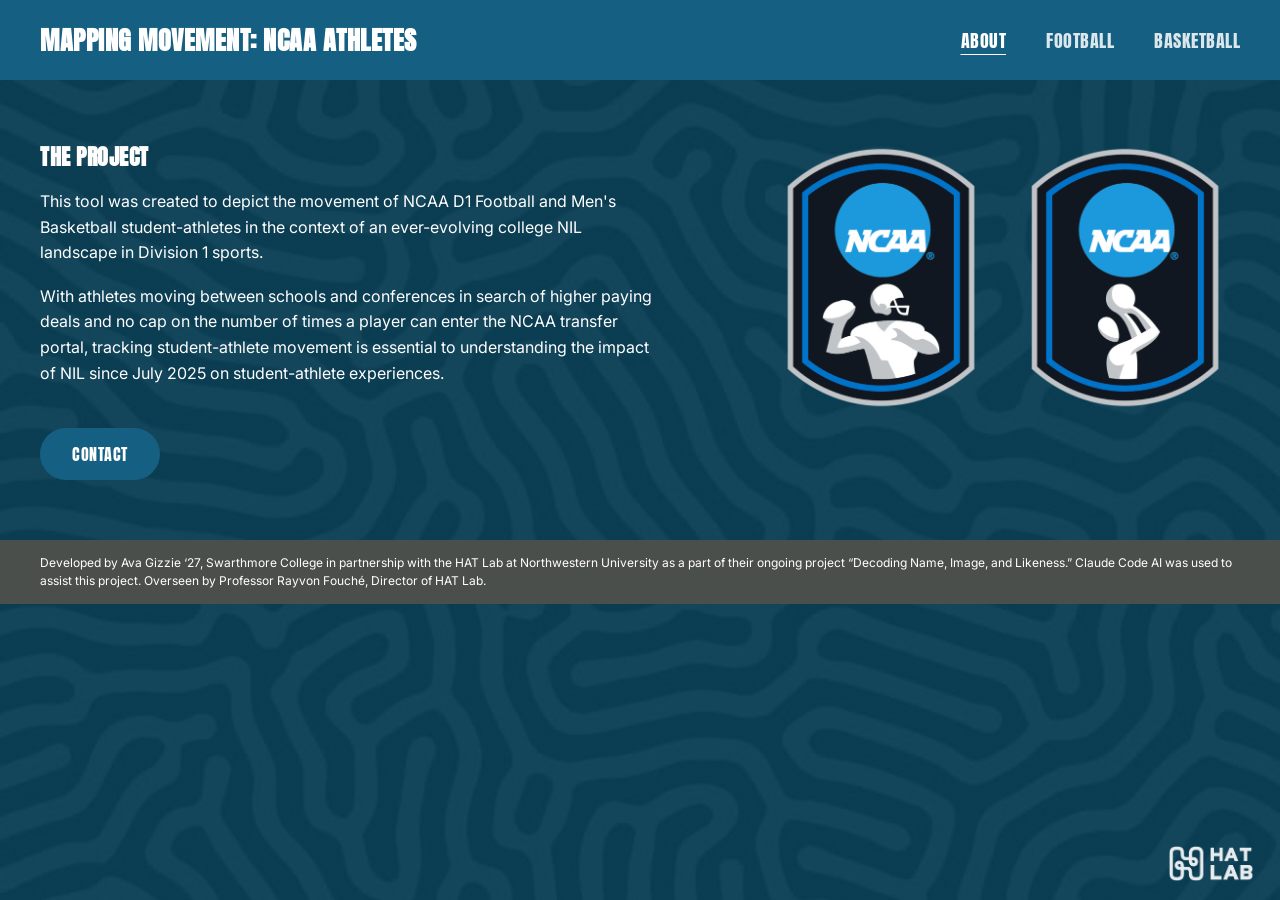
==== index.html @ 961029ea "Version 1 of website version 1 everything 7/13/26" ====
<!DOCTYPE html>
<html lang="en">
<head>
<meta charset="UTF-8">
<title>Mapping Movement: NCAA Athletes — About</title>
<link rel="preconnect" href="https://fonts.googleapis.com">
<link href="https://fonts.googleapis.com/css2?family=Anton&family=Inter:wght@400;500;600&display=swap" rel="stylesheet">
<link rel="stylesheet" href="css/style.css">
</head>
<body>

<header class="site-header">
  <h1 class="site-title">Mapping Movement: NCAA Athletes</h1>
  <nav class="site-nav">
    <a href="index.html" aria-current="page">About</a>
    <a href="football.html">Football</a>
    <a href="basketball.html">Basketball</a>
  </nav>
</header>

<main class="page-content">
  <div class="two-col">
    <div class="col-text body-copy">
      <h2 class="section-heading">The Project</h2>
      <p>
        This tool was created to depict the movement of NCAA D1 Football and
        Men's Basketball student-athletes in the context of an ever-evolving
        college NIL landscape in Division 1 sports.
      </p>
      <p>
        With athletes moving between schools and conferences in search of
        higher paying deals and no cap on the number of times a player can
        enter the NCAA transfer portal, tracking student-athlete movement is
        essential to understanding the impact of NIL since July 2025 on
        student-athlete experiences.
      </p>

      <button type="button" id="contact-toggle" class="contact-button">Contact</button>
      <div id="contact-card" class="contact-card">
        Francis Searle Building 2-103<br>
        2240 Campus Drive<br>
        Evanston, IL 60208<br><br>
        <a href="mailto:fouche@northwestern.edu">fouche@northwestern.edu</a>
      </div>
    </div>

    <div class="col-visual">
      <img src="assets/ncaa-football-badge.png" alt="NCAA Division 1 Football badge">
      <img src="assets/ncaa-basketball-badge.png" alt="NCAA Division 1 Basketball badge">
    </div>
  </div>
</main>

<div class="credit-bar">
  Developed by Ava Gizzie &lsquo;27, Swarthmore College in partnership with the HAT Lab at
  Northwestern University as a part of their ongoing project &ldquo;Decoding Name, Image, and
  Likeness.&rdquo; Claude Code AI was used to assist this project. Overseen by Professor Rayvon
  Fouch&eacute;, Director of HAT Lab.
</div>

<img src="assets/hatlab-logo-white.png" alt="HAT Lab" class="hatlab-corner">

<script src="js/main.js"></script>
</body>
</html>
---- css/style.css ----
/* Mapping Movement: NCAA Athletes — shared site styles
   Desktop-only design (no mobile breakpoints), min viewport ~1200px assumed. */

:root {
  --color-header:   #156082;
  --color-body-bg:  #08587A;
  --color-card:     #A4C1CE;
  --color-footer:   #4B4F4B;
  --color-text:     #FFFFFF;
  --color-text-dark:#17160F;

  /* Free substitutes for the mockup's licensed fonts.
     Swap these two lines for the Adobe Fonts embed + font-family once you
     have the Supria Sans Black / Avenir Book web-project link. */
  --font-heading: 'Anton', 'Arial Narrow', sans-serif;
  --font-body:    'Inter', 'Avenir Next', 'Helvetica Neue', Arial, sans-serif;
}

* { box-sizing: border-box; }

html, body {
  margin: 0;
  padding: 0;
  min-width: 1200px;
  font-family: var(--font-body);
  color: var(--color-text);
  background-color: var(--color-body-bg);
}

body {
  background-image:
    linear-gradient(rgba(8, 88, 122, 0.63), rgba(8, 88, 122, 0.63)),
    url('../assets/bg-texture.jpg');
  background-size: cover;
  background-position: center;
  background-attachment: fixed;
  min-height: 100vh;
}

a { color: inherit; text-decoration: none; }

/* ---------- Header / nav ---------- */

.site-header {
  background: var(--color-header);
  display: flex;
  align-items: center;
  justify-content: space-between;
  padding: 20px 40px;
}

.site-title {
  font-family: var(--font-heading);
  font-size: 26px;
  letter-spacing: 0.5px;
  margin: 0;
  text-transform: uppercase;
}

.site-nav {
  display: flex;
  gap: 40px;
}

.site-nav a {
  font-family: var(--font-heading);
  font-size: 18px;
  letter-spacing: 0.5px;
  text-transform: uppercase;
  opacity: 0.85;
  transition: opacity 0.15s ease;
}

.site-nav a:hover,
.site-nav a[aria-current="page"] {
  opacity: 1;
  text-decoration: underline;
  text-underline-offset: 6px;
}

/* ---------- Page shell ---------- */

.page-content {
  max-width: 1400px;
  margin: 0 auto;
  padding: 60px 40px 0;
}

.two-col {
  display: flex;
  gap: 60px;
  align-items: flex-start;
}

.two-col .col-text { flex: 1.4; }
.two-col .col-visual {
  flex: 1;
  display: flex;
  justify-content: center;
  align-items: flex-start;
  gap: 24px;
}

.col-visual img { width: 220px; height: auto; }

h2.section-heading {
  font-family: var(--font-heading);
  font-size: 22px;
  text-transform: uppercase;
  letter-spacing: 0.5px;
  margin: 0 0 16px;
}

.body-copy p {
  font-size: 16px;
  line-height: 1.6;
  margin: 0 0 18px;
  max-width: 62ch;
}

/* ---------- Contact button + card ---------- */

.contact-button {
  font-family: var(--font-heading);
  font-size: 16px;
  letter-spacing: 0.5px;
  text-transform: uppercase;
  background: var(--color-header);
  color: var(--color-text);
  border: none;
  border-radius: 999px;
  padding: 14px 32px;
  cursor: pointer;
  margin-top: 24px;
}

.contact-button:hover { background: #1c73a0; }

.contact-card {
  background: var(--color-card);
  color: var(--color-text-dark);
  border-radius: 8px;
  padding: 20px 24px;
  margin-top: 12px;
  max-width: 320px;
  font-size: 14px;
  line-height: 1.6;
  display: none;
}

.contact-card.open { display: block; }

.contact-card a { text-decoration: underline; }

/* ---------- Footer credit bar ---------- */

.credit-bar {
  background: var(--color-footer);
  color: var(--color-text);
  font-size: 12px;
  line-height: 1.5;
  padding: 14px 40px;
  margin-top: 60px;
}

/* ---------- Artifact embed section (Football / Basketball) ---------- */

.artifact-section {
  margin-top: 60px;
}

.artifact-frame {
  width: 100%;
  height: 1400px;
  border: none;
  border-radius: 4px;
  background: #f4f3ef;
  display: block;
}

.coming-soon {
  background: rgba(255, 255, 255, 0.08);
  border: 1px dashed rgba(255, 255, 255, 0.4);
  border-radius: 8px;
  padding: 80px 40px;
  text-align: center;
  font-family: var(--font-heading);
  font-size: 20px;
  text-transform: uppercase;
  letter-spacing: 1px;
}

/* ---------- HAT Lab logo, bottom-right corner ---------- */

.hatlab-corner {
  position: fixed;
  bottom: 16px;
  right: 24px;
  width: 90px;
  opacity: 0.9;
}
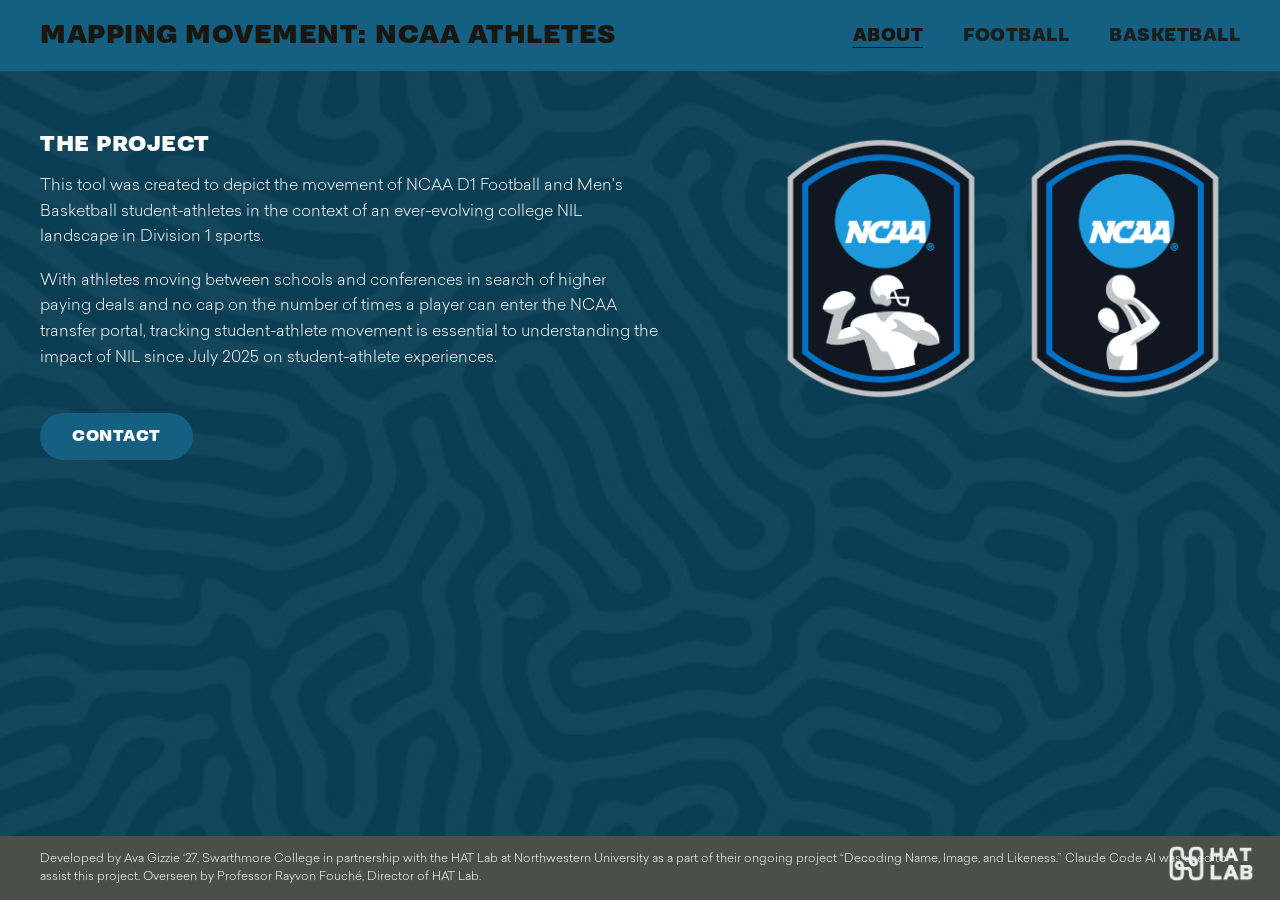
==== commit 703422f9: "credits grey bar pushing credits grey bar to be fixed at the bottom of about page" ====
--- a/index.html
+++ b/index.html
@@ -7,7 +7,7 @@
 <link href="https://fonts.googleapis.com/css2?family=Anton&family=Inter:wght@400;500;600&display=swap" rel="stylesheet">
 <link rel="stylesheet" href="css/style.css">
 </head>
-<body>
+<body class="page-about">
 
 <header class="site-header">
   <h1 class="site-title">Mapping Movement: NCAA Athletes</h1>
--- a/css/style.css
+++ b/css/style.css
@@ -1,5 +1,21 @@
 /* Mapping Movement: NCAA Athletes — shared site styles
    Desktop-only design (no mobile breakpoints), min viewport ~1200px assumed. */
+
+@font-face {
+  font-family: 'Supria Sans Black';
+  src: url('../assets/fonts/Supria Sans Black.otf') format('opentype');
+  font-weight: 900;
+  font-style: normal;
+  font-display: swap;
+}
+
+@font-face {
+  font-family: 'Sailec';
+  src: url('../assets/fonts/Sailec-Light.otf') format('opentype');
+  font-weight: 300;
+  font-style: normal;
+  font-display: swap;
+}
 
 :root {
   --color-header:   #156082;
@@ -9,11 +25,8 @@
   --color-text:     #FFFFFF;
   --color-text-dark:#17160F;
 
-  /* Free substitutes for the mockup's licensed fonts.
-     Swap these two lines for the Adobe Fonts embed + font-family once you
-     have the Supria Sans Black / Avenir Book web-project link. */
-  --font-heading: 'Anton', 'Arial Narrow', sans-serif;
-  --font-body:    'Inter', 'Avenir Next', 'Helvetica Neue', Arial, sans-serif;
+  --font-heading: 'Supria Sans Black', 'Anton', 'Arial Narrow', sans-serif;
+  --font-body:    'Sailec', 'Inter', 'Avenir Next', 'Helvetica Neue', Arial, sans-serif;
 }
 
 * { box-sizing: border-box; }
@@ -43,6 +56,7 @@
 
 .site-header {
   background: var(--color-header);
+  color: var(--color-text-dark);
   display: flex;
   align-items: center;
   justify-content: space-between;
@@ -163,6 +177,20 @@
   margin-top: 60px;
 }
 
+/* About page only: pin the credit bar to the bottom of the viewport
+   instead of letting it sit in-flow after the short intro content. */
+.page-about .credit-bar {
+  position: fixed;
+  left: 0;
+  right: 0;
+  bottom: 0;
+  margin-top: 0;
+}
+
+.page-about .page-content {
+  padding-bottom: 100px;
+}
+
 /* ---------- Artifact embed section (Football / Basketball) ---------- */
 
 .artifact-section {
@@ -190,6 +218,14 @@
   letter-spacing: 1px;
 }
 
+/* ---------- Football page color override ---------- */
+
+body.football-page {
+  background-image:
+    linear-gradient(rgba(0, 0, 0, 0.2), rgba(0, 0, 0, 0.2)),
+    url('../assets/bg-texture.jpg');
+}
+
 /* ---------- HAT Lab logo, bottom-right corner ---------- */
 
 .hatlab-corner {
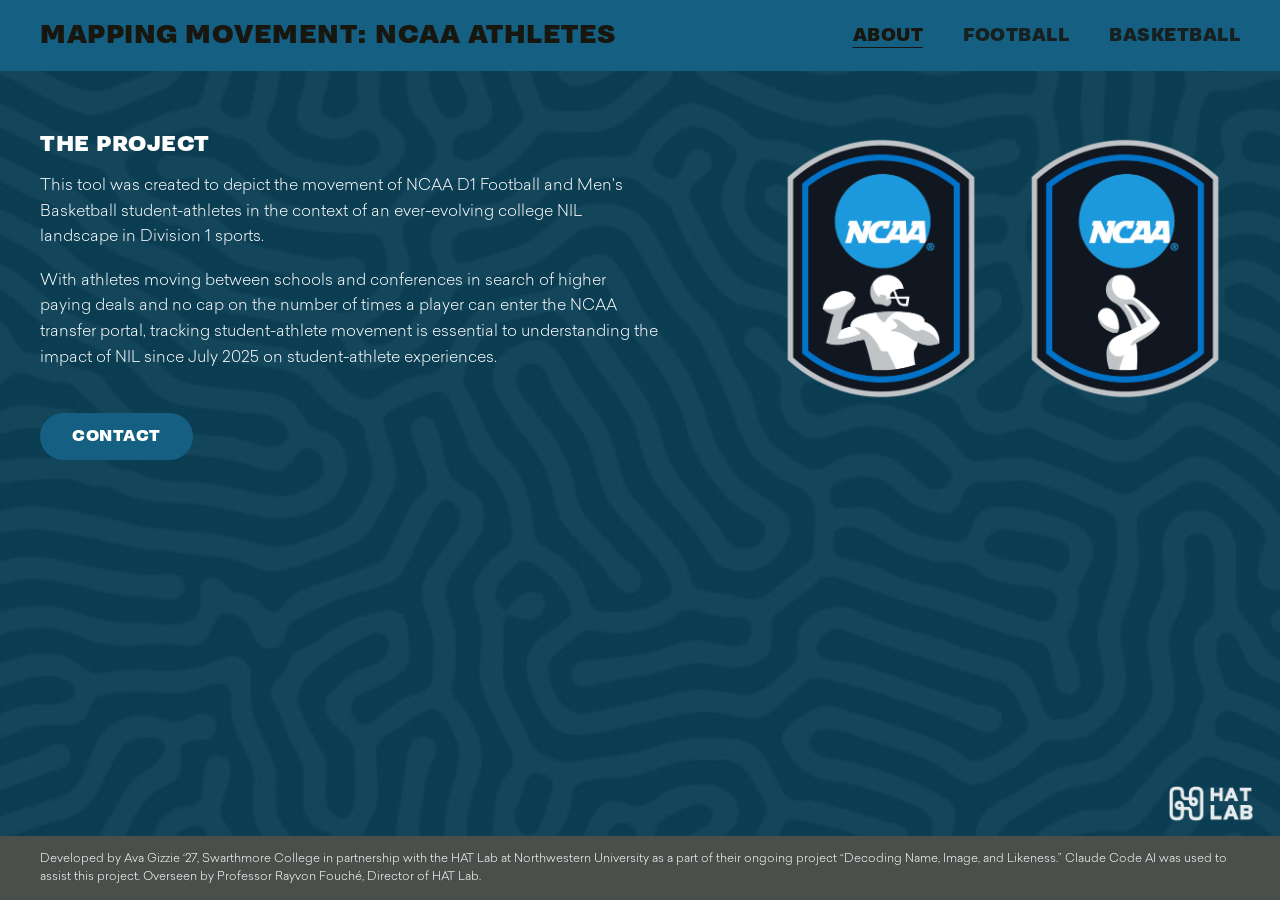
==== commit 01679146: "HAT Lab logo position made the lab logo float above the grey credits bar on the About page" ====
--- a/index.html
+++ b/index.html
@@ -51,14 +51,15 @@
   </div>
 </main>
 
-<div class="credit-bar">
-  Developed by Ava Gizzie &lsquo;27, Swarthmore College in partnership with the HAT Lab at
-  Northwestern University as a part of their ongoing project &ldquo;Decoding Name, Image, and
-  Likeness.&rdquo; Claude Code AI was used to assist this project. Overseen by Professor Rayvon
-  Fouch&eacute;, Director of HAT Lab.
+<div class="about-footer">
+  <img src="assets/hatlab-logo-white.png" alt="HAT Lab" class="hatlab-corner">
+  <div class="credit-bar">
+    Developed by Ava Gizzie &lsquo;27, Swarthmore College in partnership with the HAT Lab at
+    Northwestern University as a part of their ongoing project &ldquo;Decoding Name, Image, and
+    Likeness.&rdquo; Claude Code AI was used to assist this project. Overseen by Professor Rayvon
+    Fouch&eacute;, Director of HAT Lab.
+  </div>
 </div>
-
-<img src="assets/hatlab-logo-white.png" alt="HAT Lab" class="hatlab-corner">
 
 <script src="js/main.js"></script>
 </body>
--- a/css/style.css
+++ b/css/style.css
@@ -177,14 +177,27 @@
   margin-top: 60px;
 }
 
-/* About page only: pin the credit bar to the bottom of the viewport
-   instead of letting it sit in-flow after the short intro content. */
-.page-about .credit-bar {
+/* About page only: pin the logo + credit bar together to the bottom of
+   the viewport, logo stacked above the bar, instead of letting the bar
+   sit in-flow after the short intro content and the logo overlap it. */
+.page-about .about-footer {
   position: fixed;
   left: 0;
   right: 0;
   bottom: 0;
+  display: flex;
+  flex-direction: column;
+  align-items: flex-end;
+}
+
+.page-about .about-footer .hatlab-corner {
+  position: static;
+  margin: 0 24px 12px 0;
+}
+
+.page-about .about-footer .credit-bar {
   margin-top: 0;
+  width: 100%;
 }
 
 .page-about .page-content {
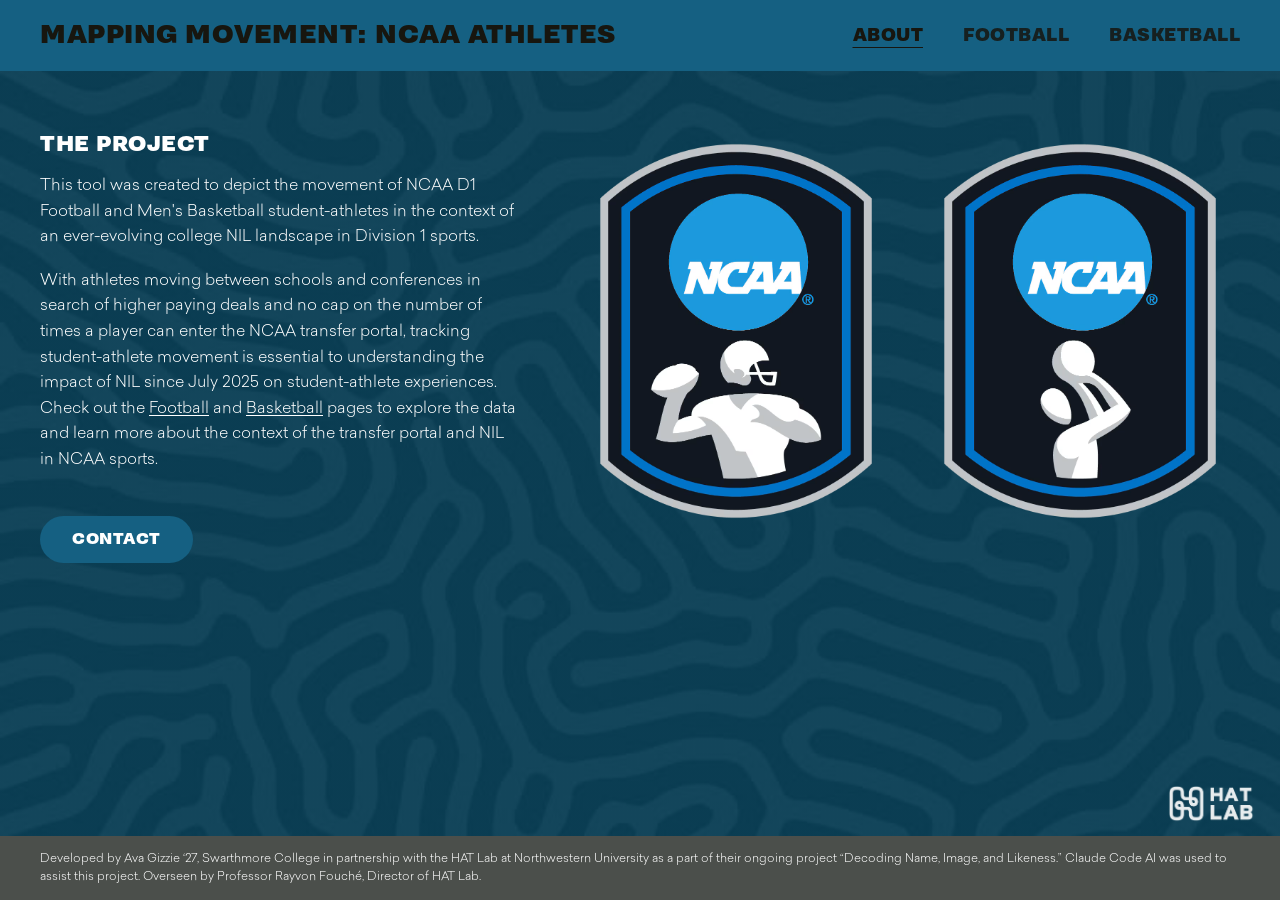
==== commit 8d4364e0: "adding buttons to home page added buttons and underline function to .button class for Football and B" ====
--- a/index.html
+++ b/index.html
@@ -32,7 +32,9 @@
         higher paying deals and no cap on the number of times a player can
         enter the NCAA transfer portal, tracking student-athlete movement is
         essential to understanding the impact of NIL since July 2025 on
-        student-athlete experiences.
+        student-athlete experiences. Check out the <a href="football.html" class="button">Football</a>
+        and <a href="basketball.html" class="button">Basketball</a> pages to explore the data
+        and learn more about the context of the transfer portal and NIL in NCAA sports.
       </p>
 
       <button type="button" id="contact-toggle" class="contact-button">Contact</button>
@@ -45,8 +47,12 @@
     </div>
 
     <div class="col-visual">
-      <img src="assets/ncaa-football-badge.png" alt="NCAA Division 1 Football badge">
-      <img src="assets/ncaa-basketball-badge.png" alt="NCAA Division 1 Basketball badge">
+      <a href="football.html" class="badge-link" aria-label="Go to Football page">
+        <img src="assets/ncaa-football-badge.png" alt="NCAA Division 1 Football badge">
+      </a>
+      <a href="basketball.html" class="badge-link" aria-label="Go to Basketball page">
+        <img src="assets/ncaa-basketball-badge.png" alt="NCAA Division 1 Basketball badge">
+      </a>
     </div>
   </div>
 </main>
--- a/css/style.css
+++ b/css/style.css
@@ -115,7 +115,18 @@
   gap: 24px;
 }
 
-.col-visual img { width: 220px; height: auto; }
+.col-visual img { width: 320px; height: auto; }
+
+.badge-link {
+  display: block;
+  transition: transform 0.15s ease, opacity 0.15s ease;
+}
+
+.badge-link:hover,
+.badge-link:focus-visible {
+  transform: scale(1.04);
+  opacity: 0.85;
+}
 
 h2.section-heading {
   font-family: var(--font-heading);
@@ -130,6 +141,68 @@
   line-height: 1.6;
   margin: 0 0 18px;
   max-width: 62ch;
+}
+
+h3.context-heading {
+  font-family: var(--font-heading);
+  font-size: 15px;
+  text-transform: uppercase;
+  letter-spacing: 0.5px;
+  margin: 0 0 12px;
+}
+
+.external-link {
+  text-decoration: underline;
+  text-underline-offset: 2px;
+}
+
+.button {
+  text-decoration: underline;
+  text-underline-offset: 2px;
+}
+
+.context-wrap {
+  position: relative;
+  max-height: 130px;
+  overflow: hidden;
+  transition: max-height 0.35s ease, mask-image 0.35s ease, -webkit-mask-image 0.35s ease;
+  -webkit-mask-image: linear-gradient(to bottom, #000 55%, transparent 95%);
+  mask-image: linear-gradient(to bottom, #000 55%, transparent 95%);
+}
+
+.context-wrap.expanded {
+  max-height: 2000px;
+  -webkit-mask-image: none;
+  mask-image: none;
+}
+
+.context-extra {
+  opacity: 0;
+  transition: opacity 0.25s ease;
+}
+
+.context-wrap.expanded .context-extra {
+  opacity: 1;
+}
+
+.context-toggle {
+  display: block;
+  font-family: var(--font-heading);
+  font-size: 13px;
+  text-transform: uppercase;
+  letter-spacing: 0.5px;
+  color: var(--color-text);
+  background: none;
+  border: none;
+  border-bottom: 1px solid rgba(255, 255, 255, 0.6);
+  padding: 0 0 2px;
+  margin-top: 10px;
+  cursor: pointer;
+}
+
+.context-toggle:hover,
+.context-toggle:focus-visible {
+  opacity: 0.8;
 }
 
 /* ---------- Contact button + card ---------- */
